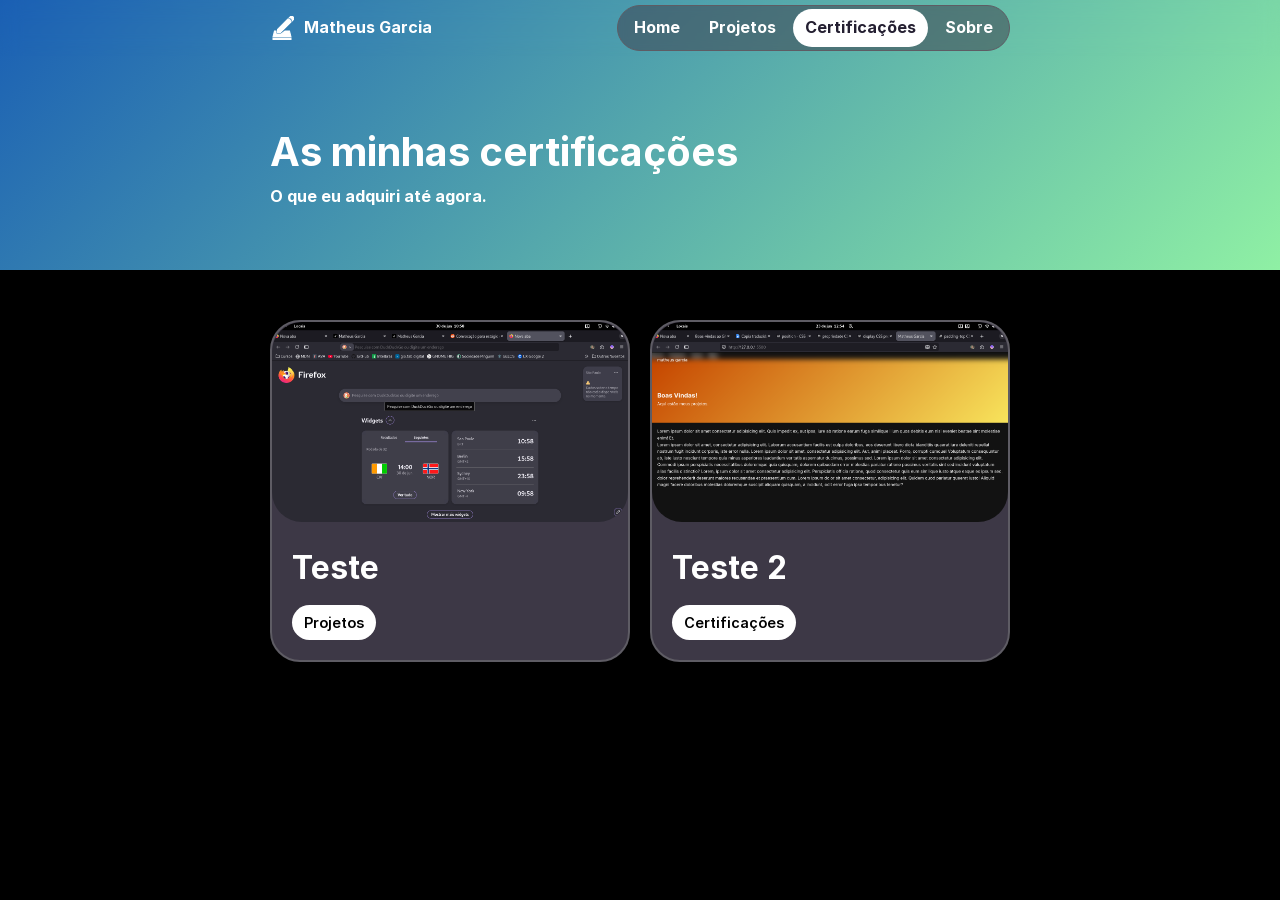
==== certificacoes.html @ 5e89c83a "adequação tons do gradiente em projetos para legibilidade" ====
<!DOCTYPE html>
<html lang="pt-BR">
<head>
    <meta charset="UTF-8">
    <meta name="viewport" content="width=device-width, initial-scale=1.0">
    <title>Matheus Garcia</title>
    <link rel="icon" type="image/png" href="Elementos/logo-square2.png">
    <link rel="stylesheet" href="fontes/web/inter.css">
    <link rel="stylesheet" href="style.css">
</head>
<body>
    <a href="#conteudo-principal" class="pular-conteudo">Pular para o conteúdo</a>

    <header id="main-header">
        <div class="header-top">
            <button class="btn-menu-mobile" aria-label="abrir menu" aria-expanded="false" id="menuBtn">
                <span class="icone-hamburguer"></span>
            </button>

            <span class="logo">
                <a href="index.html" class="logo">
                    <span class="icone-logo"></span>
                        Matheus Garcia
                    </span>
                </a>

        </div>
    </header>

    <nav class="navigation hidden" id="main-nav">
                <a href="index.html">Home</a>
                <a href="projetos.html">Projetos</a>
                <a href="certificacoes.html" class="ativo">Certificações</a>
                <a href="sobre.html">Sobre</a>
    </nav>

    <div class="menu-overlay-mobile" id="menuOverlay">
        
        <div class="overlay-header">
            <h2 class="titulo-menu">Menu</h2>
            <button class="btn-fechar-mobile" arial-label="fechar menu">
                <span class="icone-fechar"></span>
            </button>
        </div>
            
                <nav class="grid-pirulas-mobile">
                    <a href="index.html" class="pirula">
                        <span class="icone-pirula icone-home"></span>Home
                    </a>
                    <a href="projetos.html" class="pirula">
                        <span class="icone-pirula icone-projetos"></span>Projetos
                    </a>
                    <a href="certificacoes.html" class="pirula-ativo">
                        <span class="icone-pirula icone-certificado"></span>Certificações
                    </a>
                    <a href="sobre.html" class="pirula">
                        <span class="icone-pirula icone-sobre"></span>Sobre
                    </a>
                </nav>
            
        </div>

    <div class="janela-gradiente certificacoes">
        <h1>As minhas certificações</h1>
        <h3>O que eu adquiri até agora.</h3>
    </div>

    <div class="conteudo" id="conteudo-principal" tabindex="-1">
        <div class="grade-itens">
            <a href="projetos.html" class="cartao-projeto">
                <img src="Elementos/imagens/teste-carrossel.png" alt="Projeto 1">
                <div class="titulo-secao">
                    <h2>Teste</h2>
                    <span class="secao-pirula">Projetos</span>
                </div>
            </a>

            <a href="projetos.html" class="cartao-projeto">
                <img src="Elementos/imagens/teste2.png" alt="Projeto 2">
                <div class="titulo-secao">
                    <h2>Teste 2</h2>
                    <span class="secao-pirula">Certificações</span>
                </div>
            </a>
        </div>
    </div>
    <script src="script.js"></script>
</body>
</html>
---- fontes/web/inter.css ----
/* Variable fonts usage:
:root { font-family: "Inter", sans-serif; }
@supports (font-variation-settings: normal) {
  :root { font-family: "InterVariable", sans-serif; font-optical-sizing: auto; }
} */
@font-face {
  font-family: InterVariable;
  font-style: normal;
  font-weight: 100 900;
  font-display: swap;
  src: url("InterVariable.woff2") format("woff2");
}
@font-face {
  font-family: InterVariable;
  font-style: italic;
  font-weight: 100 900;
  font-display: swap;
  src: url("InterVariable-Italic.woff2") format("woff2");
}

/* static fonts */
@font-face { font-family: "Inter"; font-style: normal; font-weight: 100; font-display: swap; src: url("Inter-Thin.woff2") format("woff2"); }
@font-face { font-family: "Inter"; font-style: italic; font-weight: 100; font-display: swap; src: url("Inter-ThinItalic.woff2") format("woff2"); }
@font-face { font-family: "Inter"; font-style: normal; font-weight: 200; font-display: swap; src: url("Inter-ExtraLight.woff2") format("woff2"); }
@font-face { font-family: "Inter"; font-style: italic; font-weight: 200; font-display: swap; src: url("Inter-ExtraLightItalic.woff2") format("woff2"); }
@font-face { font-family: "Inter"; font-style: normal; font-weight: 300; font-display: swap; src: url("Inter-Light.woff2") format("woff2"); }
@font-face { font-family: "Inter"; font-style: italic; font-weight: 300; font-display: swap; src: url("Inter-LightItalic.woff2") format("woff2"); }
@font-face { font-family: "Inter"; font-style: normal; font-weight: 400; font-display: swap; src: url("Inter-Regular.woff2") format("woff2"); }
@font-face { font-family: "Inter"; font-style: italic; font-weight: 400; font-display: swap; src: url("Inter-Italic.woff2") format("woff2"); }
@font-face { font-family: "Inter"; font-style: normal; font-weight: 500; font-display: swap; src: url("Inter-Medium.woff2") format("woff2"); }
@font-face { font-family: "Inter"; font-style: italic; font-weight: 500; font-display: swap; src: url("Inter-MediumItalic.woff2") format("woff2"); }
@font-face { font-family: "Inter"; font-style: normal; font-weight: 600; font-display: swap; src: url("Inter-SemiBold.woff2") format("woff2"); }
@font-face { font-family: "Inter"; font-style: italic; font-weight: 600; font-display: swap; src: url("Inter-SemiBoldItalic.woff2") format("woff2"); }
@font-face { font-family: "Inter"; font-style: normal; font-weight: 700; font-display: swap; src: url("Inter-Bold.woff2") format("woff2"); }
@font-face { font-family: "Inter"; font-style: italic; font-weight: 700; font-display: swap; src: url("Inter-BoldItalic.woff2") format("woff2"); }
@font-face { font-family: "Inter"; font-style: normal; font-weight: 800; font-display: swap; src: url("Inter-ExtraBold.woff2") format("woff2"); }
@font-face { font-family: "Inter"; font-style: italic; font-weight: 800; font-display: swap; src: url("Inter-ExtraBoldItalic.woff2") format("woff2"); }
@font-face { font-family: "Inter"; font-style: normal; font-weight: 900; font-display: swap; src: url("Inter-Black.woff2") format("woff2"); }
@font-face { font-family: "Inter"; font-style: italic; font-weight: 900; font-display: swap; src: url("Inter-BlackItalic.woff2") format("woff2"); }
@font-face { font-family: "InterDisplay"; font-style: normal; font-weight: 100; font-display: swap; src: url("InterDisplay-Thin.woff2") format("woff2"); }
@font-face { font-family: "InterDisplay"; font-style: italic; font-weight: 100; font-display: swap; src: url("InterDisplay-ThinItalic.woff2") format("woff2"); }
@font-face { font-family: "InterDisplay"; font-style: normal; font-weight: 200; font-display: swap; src: url("InterDisplay-ExtraLight.woff2") format("woff2"); }
@font-face { font-family: "InterDisplay"; font-style: italic; font-weight: 200; font-display: swap; src: url("InterDisplay-ExtraLightItalic.woff2") format("woff2"); }
@font-face { font-family: "InterDisplay"; font-style: normal; font-weight: 300; font-display: swap; src: url("InterDisplay-Light.woff2") format("woff2"); }
@font-face { font-family: "InterDisplay"; font-style: italic; font-weight: 300; font-display: swap; src: url("InterDisplay-LightItalic.woff2") format("woff2"); }
@font-face { font-family: "InterDisplay"; font-style: normal; font-weight: 400; font-display: swap; src: url("InterDisplay-Regular.woff2") format("woff2"); }
@font-face { font-family: "InterDisplay"; font-style: italic; font-weight: 400; font-display: swap; src: url("InterDisplay-Italic.woff2") format("woff2"); }
@font-face { font-family: "InterDisplay"; font-style: normal; font-weight: 500; font-display: swap; src: url("InterDisplay-Medium.woff2") format("woff2"); }
@font-face { font-family: "InterDisplay"; font-style: italic; font-weight: 500; font-display: swap; src: url("InterDisplay-MediumItalic.woff2") format("woff2"); }
@font-face { font-family: "InterDisplay"; font-style: normal; font-weight: 600; font-display: swap; src: url("InterDisplay-SemiBold.woff2") format("woff2"); }
@font-face { font-family: "InterDisplay"; font-style: italic; font-weight: 600; font-display: swap; src: url("InterDisplay-SemiBoldItalic.woff2") format("woff2"); }
@font-face { font-family: "InterDisplay"; font-style: normal; font-weight: 700; font-display: swap; src: url("InterDisplay-Bold.woff2") format("woff2"); }
@font-face { font-family: "InterDisplay"; font-style: italic; font-weight: 700; font-display: swap; src: url("InterDisplay-BoldItalic.woff2") format("woff2"); }
@font-face { font-family: "InterDisplay"; font-style: normal; font-weight: 800; font-display: swap; src: url("InterDisplay-ExtraBold.woff2") format("woff2"); }
@font-face { font-family: "InterDisplay"; font-style: italic; font-weight: 800; font-display: swap; src: url("InterDisplay-ExtraBoldItalic.woff2") format("woff2"); }
@font-face { font-family: "InterDisplay"; font-style: normal; font-weight: 900; font-display: swap; src: url("InterDisplay-Black.woff2") format("woff2"); }
@font-face { font-family: "InterDisplay"; font-style: italic; font-weight: 900; font-display: swap; src: url("InterDisplay-BlackItalic.woff2") format("woff2"); }

@font-feature-values InterVariable {
    @character-variant {
        cv01: 1; cv02: 2; cv03: 3; cv04: 4; cv05: 5; cv06: 6; cv07: 7; cv08: 8;
        cv09: 9; cv10: 10; cv11: 11; cv12: 12; cv13: 13;
        alt-1:            1; /* Alternate one */
        alt-3:            9; /* Flat-top three */
        open-4:           2; /* Open four */
        open-6:           3; /* Open six */
        open-9:           4; /* Open nine */
        lc-l-with-tail:   5; /* Lower-case L with tail */
        simplified-u:     6; /* Simplified u */
        alt-double-s:     7; /* Alternate German double s */
        uc-i-with-serif:  8; /* Upper-case i with serif */
        uc-g-with-spur:  10; /* Capital G with spur */
        single-story-a:  11; /* Single-story a */
        compact-lc-f:    12; /* Compact f */
        compact-lc-t:    13; /* Compact t */
    }
    @styleset {
        ss01: 1; ss02: 2; ss03: 3; ss04: 4; ss05: 5; ss06: 6; ss07: 7; ss08: 8;
        open-digits: 1;                /* Open digits */
        disambiguation: 2;             /* Disambiguation (with zero) */
        disambiguation-except-zero: 4; /* Disambiguation (no zero) */
        round-quotes-and-commas: 3;    /* Round quotes &amp; commas */
        square-punctuation: 7;         /* Square punctuation */
        square-quotes: 8;              /* Square quotes */
        circled-characters: 5;         /* Circled characters */
        squared-characters: 6;         /* Squared characters */
    }
}
@font-feature-values Inter {
    @character-variant {
        cv01: 1; cv02: 2; cv03: 3; cv04: 4; cv05: 5; cv06: 6; cv07: 7; cv08: 8;
        cv09: 9; cv10: 10; cv11: 11; cv12: 12; cv13: 13;
        alt-1:            1; /* Alternate one */
        alt-3:            9; /* Flat-top three */
        open-4:           2; /* Open four */
        open-6:           3; /* Open six */
        open-9:           4; /* Open nine */
        lc-l-with-tail:   5; /* Lower-case L with tail */
        simplified-u:     6; /* Simplified u */
        alt-double-s:     7; /* Alternate German double s */
        uc-i-with-serif:  8; /* Upper-case i with serif */
        uc-g-with-spur:  10; /* Capital G with spur */
        single-story-a:  11; /* Single-story a */
        compact-lc-f:    12; /* Compact f */
        compact-lc-t:    13; /* Compact t */
    }
    @styleset {
        ss01: 1; ss02: 2; ss03: 3; ss04: 4; ss05: 5; ss06: 6; ss07: 7; ss08: 8;
        open-digits: 1;                /* Open digits */
        disambiguation: 2;             /* Disambiguation (with zero) */
        disambiguation-except-zero: 4; /* Disambiguation (no zero) */
        round-quotes-and-commas: 3;    /* Round quotes &amp; commas */
        square-punctuation: 7;         /* Square punctuation */
        square-quotes: 8;              /* Square quotes */
        circled-characters: 5;         /* Circled characters */
        squared-characters: 6;         /* Squared characters */
    }
}
@font-feature-values InterDisplay {
    @character-variant {
        cv01: 1; cv02: 2; cv03: 3; cv04: 4; cv05: 5; cv06: 6; cv07: 7; cv08: 8;
        cv09: 9; cv10: 10; cv11: 11; cv12: 12; cv13: 13;
        alt-1:            1; /* Alternate one */
        alt-3:            9; /* Flat-top three */
        open-4:           2; /* Open four */
        open-6:           3; /* Open six */
        open-9:           4; /* Open nine */
        lc-l-with-tail:   5; /* Lower-case L with tail */
        simplified-u:     6; /* Simplified u */
        alt-double-s:     7; /* Alternate German double s */
        uc-i-with-serif:  8; /* Upper-case i with serif */
        uc-g-with-spur:  10; /* Capital G with spur */
        single-story-a:  11; /* Single-story a */
        compact-lc-f:    12; /* Compact f */
        compact-lc-t:    13; /* Compact t */
    }
    @styleset {
        ss01: 1; ss02: 2; ss03: 3; ss04: 4; ss05: 5; ss06: 6; ss07: 7; ss08: 8;
        open-digits: 1;                /* Open digits */
        disambiguation: 2;             /* Disambiguation (with zero) */
        disambiguation-except-zero: 4; /* Disambiguation (no zero) */
        round-quotes-and-commas: 3;    /* Round quotes &amp; commas */
        square-punctuation: 7;         /* Square punctuation */
        square-quotes: 8;              /* Square quotes */
        circled-characters: 5;         /* Circled characters */
        squared-characters: 6;         /* Squared characters */
    }
}
---- style.css ----
:root {
    /*paleta de cores*/
    --azul1: #99c1f1;
    --azul2: #62a0ea;
    --azul3: #3584e4;
    --azul4: #1c71d8;
    --azul5: #1a5fb4;
    --verde1: #8ff0a4;
    --verde2: #57e389;
    --verde3: #33d17a;
    --verde4: #2ec27e;
    --verde5: #26a269;
    --amarelo1: #F9F06B;
    --amarelo2: #F8E45C;
    --amarelo3: #F6D32D;
    --amarelo4: #F5C211;
    --amarelo5: #E5A50A;
    --laranja1: #FFBE6F;
    --laranja2: #FFA348;
    --laranja3: #FF7800;
    --laranja4: #E66100;
    --laranja5: #C64600;
    --vermelho1: #F66151;
    --vermelho2: #ED333B;
    --vermelho3: #E01B24;
    --vermelho4: #C01C28;
    --vermelho5: #A51D2D;
    --roxo1: #DC8ADD;
    --roxo2: #C061CB;
    --roxo3: #9141AC;
    --roxo4: #813D9C;
    --roxo5: #613583;
    --marrom1: #CDAB8F;
    --marrom2: #B5835A;
    --marrom3: #986A44;
    --marrom4: #865E3C;
    --marrom5: #63452C;
    --claro1: #FFFFFF;
    --claro2: #F6F5F4;
    --claro3: #DEDDDA;
    --claro4: #C0BFBC;
    --claro5: #9A9996;
    --escuro1: #77767B;
    --escuro2: #5E5C64;
    --escuro3: #3D3846;
    --escuro4: #241F31;
    --escuro5: #000000;
    --sombra-escura: 0px 2px 4px rgba(0, 0, 0, 0.8);
    --sombra-clara: 0px 2px 4px rgba(255, 255, 255, 0.8);
    --cor-hover: color-mix(in srgb, var(--claro1) 20%, transparent);
    
    /*familia de fontes, informado no html*/
    --texto-principal: 'Inter', sans-serif;

    /*tipografia*/
    --tamanho1: 2.5rem; /*títulos*/
    --tamanho2: 1.5rem; /*subtítulos*/
    --tamanho3: 1rem; /*leitura*/
    --tamanho4: 0.875rem; /*legendas ou rodapés*/

    /*espaçamentos*/
    --espaco-p: 8px;
    --espaco-m: 16px;
    --espaco-g: 24px;
    --espaco-gg: 32px;
    --raio-borda: 12px;         /* Deixa os cantos dos botões e cards arredondados e modernos */

    /*variáveis para modo escuro*/
    /*--texto-icone:
    --cor-body:
    --cor-ativo:
    --cor-barra:
    --cor-borda:
    --cor-hover: 
    */

    /*variáveis modo claro*/

}
    /* --- ESTILOS GERAIS --- */
* { margin: 0; padding: 0; box-sizing: border-box; -webkit-tap-highlight-color: transparent; }
body {
    -webkit-text-size-adjust: 100%;
    text-size-adjust: 100%;
    font-family: 'Inter';
    background: var(--escuro5);
    color: var(--claro1);
    line-height: 1.6;
    width: 100%;
    overflow-x: hidden;
}


body.travar-rolagem, html.travar-rolagem {
    overflow:hidden !important;
}

h1{
    font-size: var(--tamanho1);
}

h2{
    font-size: var(--tamanho2);
}
h3{
    font-size: var(--tamanho3);
}

/* --- MOBILE (Padrão) --- */

header {
    background-color: transparent;
    backdrop-filter: blur(10px);
    padding: 30px;
    position: fixed;
    top: 0;
    left: 0;
    right: 0;
    padding: 15px 30px;
    z-index: 10;
}

.header-top {
    display: flex;
    align-items: center;
    justify-content: center;
    gap: 10px;
}

.janela-gradiente.home {
    background: linear-gradient(135deg, var(--vermelho5), var(--roxo1));
    padding: 120px 20px 60px 20px;
}

.janela-gradiente.projetos {
    background: linear-gradient(135deg, var(--laranja5), var(--amarelo3));
    padding: 120px 20px 60px 20px;
}

.janela-gradiente.certificacoes {
    background: linear-gradient(135deg, var(--azul5), var(--verde1));
    padding: 120px 20px 60px 20px;
}

.janela-gradiente.sobre {
    background: linear-gradient(135deg, var(--azul5), var(--roxo1));
    padding: 120px 20px 60px 20px;
}

.janela-gradiente h1, .janela-gradiente h2, .janela-gradiente h3, .janela-gradiente h4, .janela-gradiente p {
    padding: 0;
    margin: 0;
}

/*bloco de conteúdo do body*/
.conteudo {
    padding: 40px 20px;
    word-wrap: break-word;
}

/*grid de ultimos posts do index*/
.conteudo-principal {
    width: 100%;
    max-width: 1200px; /*limitador da área útil*/
    margin: 0 auto;
    padding: 40px 20px;
    box-sizing: border-box;
}

.grade-itens {
    display: grid;
    grid-template-columns: repeat(2, 1fr);
    gap: 20px;
}

.cartao-projeto {
    display: flex;
    flex-direction: column;
    width: 100%;
    text-decoration: none;
    border-radius: 30px;
    overflow: hidden;
    border: 2px solid var(--escuro2);
    background-color: var(--escuro3);
    transition: transform 0.2s ease, border-color 0.2s ease;
    cursor: pointer;
    box-sizing: border-box;
}

.cartao-projeto:hover {
    transform: scale(1.02);
    z-index: 1
}

.cartao-projeto img {
    width: 100%;
    height: 200px;
    border-radius: 30px;
    object-fit: cover;
    display: block;
}

.titulo-secao {
    /* Removemos o posicionamento absoluto antigo para ele virar a base fixa do cartão */
    position: relative; 
    color: var(--claro1);
    width: 100%;
    padding: 20px;
    box-sizing: border-box;
    display: flex;
    flex-direction: column;
    align-items: flex-start; /* Alinha os textos à esquerda */
    gap: 12px; /* Espaço entre o título e a pílula */
    opacity: 1; /* SEMPRE VISÍVEL AGORA */
}

.titulo-secao h2 {
    color: var(--claro1);
    font-size: 2rem;
    margin: 0;
    text-align: left;
}

/* A Pílula reaproveitando o visual da navegação desktop */
.titulo-secao .secao-pirula {
    display: inline-flex;
    align-items: center;
    justify-content: center;
    background-color: var(--claro1); /* Fundo branco puro */
    color: var(--escuro5); /* Texto escuro para alto contraste */
    padding: 6px 12px;
    border-radius: 20px; /* Formato de pílula perfeito */
    font-size: 0.9rem;
    font-weight: 600;
}



@media (max-width: 767px) {
    
    /* Esconde a barra horizontal do desktop no celular */
    .navigation { display: none; }

    .pular-conteudo {
        position: absolute;
        top: -100px;
        left: 50%;
        transform: translate(-50%);
        background: var(--claro2);
        color: var(--escuro5);
        border: 0.1px solid var(--claro4);
        padding: 13px 30px;
        z-index: 99999;
        font-family: var(--texto-principal);
        font-weight: bold;
        text-decoration: none;
        border-radius: 0 0 30px 30px;
        transition: top 0.2s ease;
    }

    .pular-conteudo:focus {
        top: 0;
        outline: none;
    }

    /* Botão Hambúrguer (Abertura) */
    .btn-menu-mobile {
        position: fixed;
        top: 5px;
        left: 5px;
        width: 70px;
        height: 45px;
        border: 0.1px solid var(--escuro2) !important;
        border-radius: 29px;
        background: color-mix(in srgb, var(--escuro3) 50%, transparent);
        backdrop-filter: blur(5px);
        -webkit-backdrop-filter: blur(5px);
        border: none;
        display: flex;
        align-items: center;
        justify-content: center;
        z-index: 1000;
        transition: opacity 0.3s ease, visibility 0.3s ease, transform 0.3s ease;
    }
    .icone-hamburguer {
        width: 24px;
        height: 24px;
        display: inline-block;
        background-color: var(--claro1);
        -webkit-mask: url('Elementos/menu-symbolic.svg') no-repeat center / contain;
        mask: url('Elementos/menu-symbolic.svg') no-repeat center / contain;
    }

    /* Tela Cheia Mobile (Overlay) */
    .menu-overlay-mobile {
        position: fixed;
        top: 0;
        left: 0;
        right: 0;
        height: 100vh;
        background: transparent;
        backdrop-filter: blur(20px);
        z-index: 10000;
        display: flex;
        flex-direction: column;
        padding: 24px;
        opacity: 0;
        visibility: hidden;
        transform: translateY(-10px);
        transition: opacity 0.3s ease, visibility 0.3s ease, transform 0.3s ease;
    }
    .menu-overlay-mobile.aberto {
        opacity: 1;
        visibility: visible;
        transform: translateY(0);
    }

    /* Cabeçalho do Menu (Título + Botão Fechar) */
    .overlay-header {
        display: flex;
        justify-content: center;
        align-items: center;
        min-height: 35vh;
        padding-bottom: 24px;
    }
    .titulo-menu {
        font-family: var(--texto-principal);
        font-size: 2.5rem;
        font-weight: 300;
        color: var(--claro1);
    }
    .btn-fechar-mobile {
        position: fixed;
        top: 5px;
        left: 5px;
        width: 70px;
        height: 45px;
        border: 0.1px solid var(--escuro2) !important;
        border-radius: 29px;
        background: color-mix(in srgb, var(--escuro3) 50%, transparent);
        border: none;
        display: flex;
        align-items: center;
        justify-content: center;
        z-index: 99999;
    }
    .icone-fechar {
        width: 20px;
        height: 20px;
        display: inline-block;
        background-color: var(--claro1);
        -webkit-mask: url('Elementos/close-symbolic.svg') no-repeat center / contain;
        mask: url('Elementos/close-symbolic.svg') no-repeat center / contain;
    }

    /* Ícone base: o quadrado que recebe o SVG */
    .icone-pirula {
        width: 20px;
        height: 20px;
        display: inline-block;
        background-color: var(--claro1); /* Branco nas apagadas */
    }

        /* SE O DISPOSITIVO TIVER MOUSE (Janela encolhida no PC): */
    @media (pointer: fine) {
        .btn-menu-mobile:hover, .btn-fechar-mobile:hover, .grid-pirulas-mobile a:hover {
            background: color-mix(in srgb, var(--escuro1) 50%, transparent);
            cursor: pointer;
            transition: background-color 0.2s ease;
        }
    }

    /* SE O DISPOSITIVO FOR TOQUE (Celular de verdade): */
    @media (pointer: coarse) {
        .btn-menu-mobile:active, .btn-fechar-mobile:active {
        background-color: color-mix(in srgb, var(--escuro1) 50%, transparent);
        }
    }

    /* --- O SEU GRID DE PÍLULAS MENU ESTUDÁVEL --- */

    /* A caixa mãe: só dita o layout de 2 colunas */
    .grid-pirulas-mobile {
        display: grid;
        grid-template-columns: repeat(2, 1fr);
        gap: 16px;
        width: 100%;
        max-width: 320px;
        margin: 0 auto;
        margin-top: 40px;
    }

    /* A pílula: dita o visual de cada botão */
    .grid-pirulas-mobile a {
        height: 66px;
        border-radius: 33px;
        background: color-mix(in srgb, var(--escuro3) 50%, transparent);
        border: 0.1px solid var(--escuro2);
        color: var(--claro1);
        text-decoration: none;
        font-family: var(--texto-principal);
        font-weight: 600;
        font-size: var(--tamanho3);
        display: flex;
        align-items: center;
        justify-content: center;
        gap: 8px;
        transition: background-color 0.2s ease;
    }
    
    /* Ícone na pílula ativa: muda para escuro para dar contraste */
    .grid-pirulas-mobile a.pirula-ativo .icone-pirula {
        background-color: var(--escuro4);
    }
    
    .grid-pirulas-mobile a.ativo {
        background-color: var(--claro1);
        color: var(--escuro4);           
    }

    /* Estado Ativo: Quando a pílula está selecionada */
    .grid-pirulas-mobile a.pirula-ativo {
        background: var(--claro1);
        border: 0.1px solid var(--claro4);        
        color: var(--escuro4);
    }

    /* Ícone base: o quadrado que recebe o SVG */
    .icone-pirula {
        width: 20px;
        height: 20px;
        display: inline-block;
        background-color: var(--claro1); /* Branco nas apagadas */
    }

        /*grid index para mobile*/
    .grade-itens {
        grid-template-columns: 1fr; /*apenas 1 coluna*/
    }



    /* Máscaras dos seus SVGs Locais */
    .icone-home     { -webkit-mask: url('Elementos/home-symbolic.svg') no-repeat center / contain; mask: url('Elementos/home-symbolic.svg') no-repeat center / contain; }
    .icone-projetos { -webkit-mask: url('Elementos/folder-symbolic.svg') no-repeat center / contain; mask: url('Elementos/folder-symbolic.svg') no-repeat center / contain; }
    .icone-sobre    { -webkit-mask: url('Elementos/avatar-symbolic.svg') no-repeat center / contain; mask: url('Elementos/avatar-symbolic.svg') no-repeat center / contain; }
    .icone-certificado { -webkit-mask: url('Elementos/certificate.svg') no-repeat center / contain; mask: url('Elementos/certificate.svg') no-repeat center / contain; }
    .icone-tema     { -webkit-mask: url('Elementos/sun.svg') no-repeat center / contain; mask: url('Elementos/sun.svg') no-repeat center / contain; }
    .icone-libras     { -webkit-mask: url('Elementos/hand.svg') no-repeat center / contain; mask: url('Elementos/hand.svg') no-repeat center / contain; }
}
/* ========================================================
   2. REGRAS EXCLUSIVAS PARA DESKTOP (A partir de 768px)
   ======================================================== */
@media (min-width: 768px) {
    /* Desativa sumariamente o que for mobile */
    .btn-menu-mobile, 
    .menu-overlay-mobile {
        display: none !important;
    }
    

    .pular-conteudo {
        position: absolute;
        top: -100px;
        left: 50%;
        transform: translate(-50%);
        background: var(--claro2);
        color: var(--escuro5);
        border: 0.1px solid var(--claro4);
        padding: 13px 30px;
        z-index: 99999;
        font-family: var(--texto-principal);
        font-weight: bold;
        text-decoration: none;
        border-radius: 0 0 30px 30px;
        transition: top 0.2s ease;
    }

    .pular-conteudo:focus {
        top: 0;
        outline: none;
    }

    .header {
        position: fixed;
        top: 0px;
        left: 0px;
        right: 0;
        width: 100vw;
        padding: 15px 0;
    }

    .header-top {
        max-width: 800px;
        margin: 0 auto;
        padding: 0 30px;
        display: flex;
        justify-content: start;
    }

    /* Sua pílula desktop linda, horizontal e totalmente limpa */
    .navigation {
        display: flex !important;
        flex-direction: row;
        position: fixed;
        top: 5px;
        right: calc(50% - 400px + 30px);
        z-index: 100;
        bottom: auto;
        left: auto;
        background: color-mix(in srgb, var(--escuro3) 50%, transparent);
        box-shadow: none;
        gap: 5px;
        padding: 0 4px;
        border: 0.1px solid var(--escuro2) !important;
        border-radius: 30px;
        backdrop-filter: blur(5px);
        -webkit-backdrop-filter: blur(5px);
        height: 46px;
        align-items: center;
    }

    .navigation a {
        color: var(--claro1);
        text-decoration: none;
        font-weight: bold;
        font-size: var(--tamanho3);
        display: flex;
        align-items: center;
        padding: 6px 12px; 
        border-radius: 20px;
        transition: background-color 0.2s ease, color 0.2s ease;
    }

    .navigation a:hover {
        background: color-mix(in srgb, var(--claro1) 20%, transparent);
    }

    .navigation a.ativo {
        background-color: var(--claro1);
        color: var(--escuro4);           
    }

    .conteudo {
        padding-top: 50px;
        padding-left: 30px;
        padding-right: 30px;
        padding-bottom: 30px;
        max-width: 800px;
        margin: 0 auto;
        text-align: left;
    }

    .janela-gradiente h1, .janela-gradiente h2, .janela-gradiente h3, .janela-gradiente h4, .janela-gradiente p {
        padding: 0 0 0 30px;
        max-width: 800px;
        margin: 0 auto;
        color: var(--claro1) !important;
    }
}

/* --- ÍCONES E LOGO --- */
.logo {
    display: flex;
    align-items: center;
    gap: 10px;
    color: var(--claro1);
    mix-blend-mode: difference !important;
    text-decoration: none;
    font-weight: 700;
}
.icone-logo {
    width: 24px;
    height: 24px;
    flex-shrink: 0;
    display: inline-block;
    -webkit-mask: url('Elementos/editor.svg') no-repeat center / contain;
    mask: url('Elementos/editor.svg') no-repeat center / contain;
    background-color: var(--claro1);
}
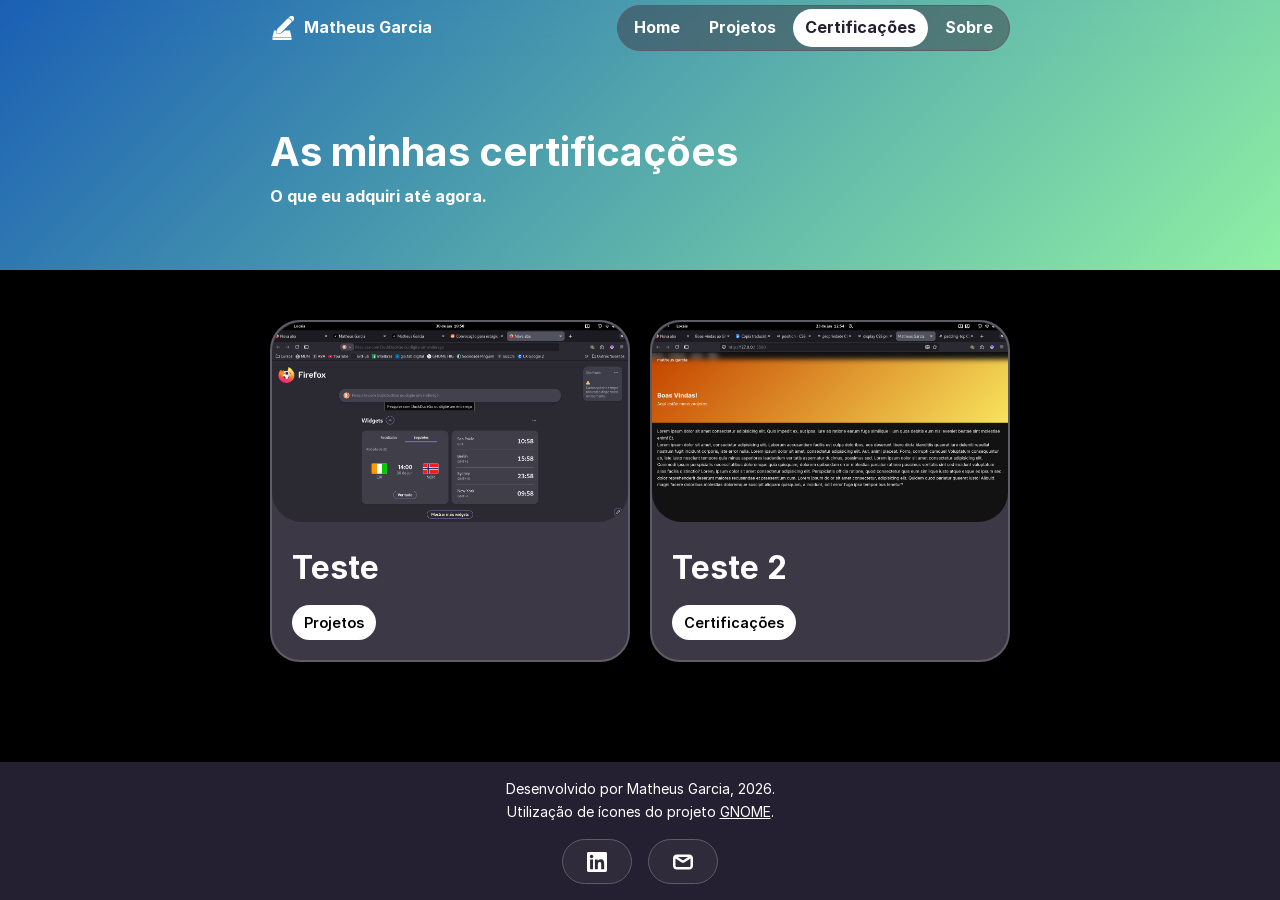
==== commit 564c9d9b: "inclusão de footer e correção de gramática" ====
--- a/certificacoes.html
+++ b/certificacoes.html
@@ -38,7 +38,7 @@
         
         <div class="overlay-header">
             <h2 class="titulo-menu">Menu</h2>
-            <button class="btn-fechar-mobile" arial-label="fechar menu">
+            <button class="btn-fechar-mobile" aria-label="fechar menu">
                 <span class="icone-fechar"></span>
             </button>
         </div>
@@ -84,6 +84,20 @@
             </a>
         </div>
     </div>
+
+    <footer class="rodape">
+        <p>Desenvolvido por Matheus Garcia, 2026.</p>
+        <p><span>Utilização de ícones do projeto <a href="https://www.gnome.org/pt-BR/" target="_blank" rel="noopener noreferrer">GNOME</a>.</span></p>
+
+        <div class="grade-contato">
+            <a href="https://www.linkedin.com/in/matheus-garcia-6a246a255" target="_blank" rel="noopener noreferrer" class="btn-contato">
+                <span class="icone-pirula icone-linkedin"></span>
+            </a>
+            <a href="mailto:projetos.matheusgarcia@gmail.com" class="btn-contato">
+                <span class="icone-pirula icone-email"></span>
+            </a>
+        </div>
+    </footer>
     <script src="script.js"></script>
 </body>
 </html>
--- a/style.css
+++ b/style.css
@@ -79,6 +79,11 @@
 }
     /* --- ESTILOS GERAIS --- */
 * { margin: 0; padding: 0; box-sizing: border-box; -webkit-tap-highlight-color: transparent; }
+
+html {
+    height: 100%;
+}
+
 body {
     -webkit-text-size-adjust: 100%;
     text-size-adjust: 100%;
@@ -88,6 +93,10 @@
     line-height: 1.6;
     width: 100%;
     overflow-x: hidden;
+    min-height: 100%;
+    margin: 0;
+    display: flex;
+    flex-direction: column;
 }
 
 
@@ -156,6 +165,7 @@
 .conteudo {
     padding: 40px 20px;
     word-wrap: break-word;
+    flex: 1; /*expansão do corpo em páginas sem conteudo para footer ficar no fim da pag*/
 }
 
 /*grid de ultimos posts do index*/
@@ -232,6 +242,20 @@
     border-radius: 20px; /* Formato de pílula perfeito */
     font-size: 0.9rem;
     font-weight: 600;
+}
+
+.grade-contato a svg {
+    display: inline-block;
+    width: 20px;
+    height: 20px;
+    flex-shrink: 0;
+}
+
+.botao-completo {
+    display: flex;
+    align-items: center;
+    justify-content: center;
+    gap: 8px;
 }
 
 
@@ -363,7 +387,7 @@
 
         /* SE O DISPOSITIVO TIVER MOUSE (Janela encolhida no PC): */
     @media (pointer: fine) {
-        .btn-menu-mobile:hover, .btn-fechar-mobile:hover, .grid-pirulas-mobile a:hover {
+        .btn-menu-mobile:hover, .btn-fechar-mobile:hover, .grid-pirulas-mobile a:hover, .btn-contato:hover {
             background: color-mix(in srgb, var(--escuro1) 50%, transparent);
             cursor: pointer;
             transition: background-color 0.2s ease;
@@ -438,6 +462,80 @@
         grid-template-columns: 1fr; /*apenas 1 coluna*/
     }
 
+    .imagem-sobre {
+        width:auto;
+        height:auto;
+        display: flex;
+        justify-content: center;
+        align-items: center;
+        margin: 20px 0;
+    }
+
+    .imagem {
+        width: 100%;
+        max-width: 400px;
+        height: auto;
+        border-radius: 30px;
+        border: solid 2px var(--escuro2);
+        display: block;
+        object-fit: cover;
+    }
+    
+
+
+
+    .rodape {
+        width: 100%;
+        background-color: var(--escuro4);
+        text-align: center;
+        padding: var(--espaco-m) 0;
+        margin-top: var(--espaco-gg);
+    }
+
+    .rodape p {
+        color: var(--claro1);
+        font-size: var(--tamanho4);
+        text-align: center;
+        margin: 0;
+    }
+
+    .rodape a, .rodape a:visited {
+        color: var(--claro1);
+        text-decoration: none;
+    }
+
+    .rodape a:hover {
+        text-decoration: underline;
+    }
+
+    .grade-contato {
+        display: flex;
+        justify-content: center;
+        align-items: center;
+        gap: 16px;
+        width: 100%;
+        margin-top: 16px;
+    }
+
+    .btn-contato {
+        display: flex;
+        align-items: center;
+        justify-content: center;
+        top: 5px;
+        left: 5px;
+        width: 70px;
+        height: 45px;
+        border: 0.1px solid var(--escuro2) !important;
+        border-radius: 29px;
+        background: color-mix(in srgb, var(--escuro3) 50%, transparent);
+        backdrop-filter: blur(5px);
+        -webkit-backdrop-filter: blur(5px);
+        border: none;
+        z-index: 1000;
+        transition: opacity 0.3s ease, visibility 0.3s ease, transform 0.3s ease;
+
+    }
+
 
 
     /* Máscaras dos seus SVGs Locais */
@@ -447,6 +545,8 @@
     .icone-certificado { -webkit-mask: url('Elementos/certificate.svg') no-repeat center / contain; mask: url('Elementos/certificate.svg') no-repeat center / contain; }
     .icone-tema     { -webkit-mask: url('Elementos/sun.svg') no-repeat center / contain; mask: url('Elementos/sun.svg') no-repeat center / contain; }
     .icone-libras     { -webkit-mask: url('Elementos/hand.svg') no-repeat center / contain; mask: url('Elementos/hand.svg') no-repeat center / contain; }
+    .icone-linkedin     { -webkit-mask: url('Elementos/linkedin.svg') no-repeat center / contain; mask: url('Elementos/linkedin.svg') no-repeat center / contain; }
+    .icone-email     { -webkit-mask: url('Elementos/mail.svg') no-repeat center / contain; mask: url('Elementos/mail.svg') no-repeat center / contain; }
 }
 /* ========================================================
    2. REGRAS EXCLUSIVAS PARA DESKTOP (A partir de 768px)
@@ -557,6 +657,92 @@
         margin: 0 auto;
         color: var(--claro1) !important;
     }
+
+    .imagem-sobre {
+        width:auto;
+        height:auto;
+        display: flex;
+        justify-content: center;
+        align-items: center;
+        margin: 20px 0;
+    }
+
+    .imagem {
+        width: 100%;
+        max-width: 400px;
+        height: auto;
+        border-radius: 30px;
+        border: solid 2px var(--escuro2);
+        display: block;
+        object-fit: cover;
+    }
+
+    .rodape {
+        width: 100%;
+        background-color: var(--escuro4);
+        text-align: center;
+        padding: var(--espaco-m) 0;
+        margin-top: var(--espaco-gg);
+    }
+
+    .rodape p {
+        display
+        color: var(--claro1);
+        font-size: var(--tamanho4);
+        text-align: center;
+        margin: 0;
+    }
+
+    .rodape a, .rodape a:visited {
+        color: var(--claro1);
+    }
+    
+    .icone-pirula {
+    width: 20px;
+    height: 20px;
+    display: inline-block;
+    background-color: var(--claro1); /* Branco nas apagadas */
+    }
+
+    .grade-contato {
+        display: flex;
+        justify-content: center;
+        align-items: center;
+        gap: 16px;
+        width: 100%;
+        margin-top: 16px;
+    }
+
+    .btn-contato {
+        display: flex;
+        align-items: center;
+        justify-content: center;
+        top: 5px;
+        left: 5px;
+        width: 70px;
+        height: 45px;
+        border: 0.1px solid var(--escuro2) !important;
+        border-radius: 29px;
+        background: color-mix(in srgb, var(--escuro3) 50%, transparent);
+        backdrop-filter: blur(5px);
+        -webkit-backdrop-filter: blur(5px);
+        border: none;
+        z-index: 1000;
+        transition: opacity 0.3s ease, visibility 0.3s ease, transform 0.3s ease;
+
+    }
+    /* SE O DISPOSITIVO TIVER MOUSE (Janela encolhida no PC): */
+    @media (pointer: fine) {
+        .btn-menu-mobile:hover, .btn-fechar-mobile:hover, .grid-pirulas-mobile a:hover, .btn-contato:hover {
+            background: color-mix(in srgb, var(--escuro1) 50%, transparent);
+            cursor: pointer;
+            transition: background-color 0.2s ease;
+        }
+    }
+
+    /*icones botão footer*/
+    .icone-linkedin     { -webkit-mask: url('Elementos/linkedin.svg') no-repeat center / contain; mask: url('Elementos/linkedin.svg') no-repeat center / contain; }
+    .icone-email     { -webkit-mask: url('Elementos/mail.svg') no-repeat center / contain; mask: url('Elementos/mail.svg') no-repeat center / contain; }
 }
 
 /* --- ÍCONES E LOGO --- */
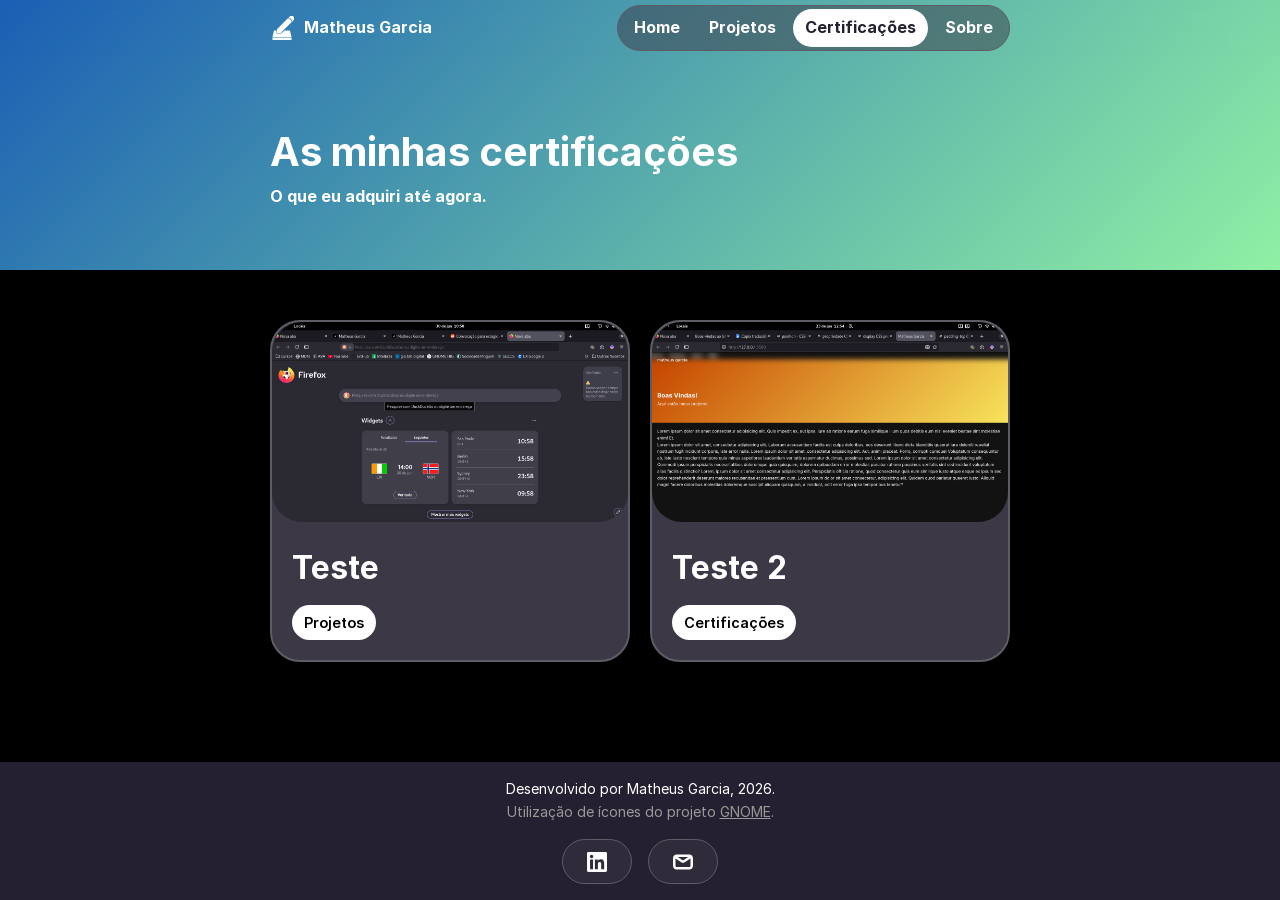
==== commit 43d9a8e6: "alteração titulos de paginas" ====
--- a/certificacoes.html
+++ b/certificacoes.html
@@ -3,7 +3,7 @@
 <head>
     <meta charset="UTF-8">
     <meta name="viewport" content="width=device-width, initial-scale=1.0">
-    <title>Matheus Garcia</title>
+    <title>Certificações - Matheus Garcia</title>
     <link rel="icon" type="image/png" href="Elementos/logo-square2.png">
     <link rel="stylesheet" href="fontes/web/inter.css">
     <link rel="stylesheet" href="style.css">
@@ -44,16 +44,16 @@
         </div>
             
                 <nav class="grid-pirulas-mobile">
-                    <a href="index.html" class="pirula">
+                    <a href="index.html">
                         <span class="icone-pirula icone-home"></span>Home
                     </a>
-                    <a href="projetos.html" class="pirula">
+                    <a href="projetos.html">
                         <span class="icone-pirula icone-projetos"></span>Projetos
                     </a>
                     <a href="certificacoes.html" class="pirula-ativo">
                         <span class="icone-pirula icone-certificado"></span>Certificações
                     </a>
-                    <a href="sobre.html" class="pirula">
+                    <a href="sobre.html">
                         <span class="icone-pirula icone-sobre"></span>Sobre
                     </a>
                 </nav>
@@ -67,7 +67,7 @@
 
     <div class="conteudo" id="conteudo-principal" tabindex="-1">
         <div class="grade-itens">
-            <a href="projetos.html" class="cartao-projeto">
+            <a href="#" class="cartao-projeto">
                 <img src="Elementos/imagens/teste-carrossel.png" alt="Projeto 1">
                 <div class="titulo-secao">
                     <h2>Teste</h2>
@@ -75,7 +75,7 @@
                 </div>
             </a>
 
-            <a href="projetos.html" class="cartao-projeto">
+            <a href="#" class="cartao-projeto">
                 <img src="Elementos/imagens/teste2.png" alt="Projeto 2">
                 <div class="titulo-secao">
                     <h2>Teste 2</h2>
--- a/style.css
+++ b/style.css
@@ -63,21 +63,10 @@
     --espaco-m: 16px;
     --espaco-g: 24px;
     --espaco-gg: 32px;
-    --raio-borda: 12px;         /* Deixa os cantos dos botões e cards arredondados e modernos */
-
-    /*variáveis para modo escuro*/
-    /*--texto-icone:
-    --cor-body:
-    --cor-ativo:
-    --cor-barra:
-    --cor-borda:
-    --cor-hover: 
-    */
-
-    /*variáveis modo claro*/
-
-}
-    /* --- ESTILOS GERAIS --- */
+    --raio-borda: 12px;
+
+}
+/* --- ESTILOS GERAIS --- */
 * { margin: 0; padding: 0; box-sizing: border-box; -webkit-tap-highlight-color: transparent; }
 
 html {
@@ -211,7 +200,6 @@
 }
 
 .titulo-secao {
-    /* Removemos o posicionamento absoluto antigo para ele virar a base fixa do cartão */
     position: relative; 
     color: var(--claro1);
     width: 100%;
@@ -258,34 +246,163 @@
     gap: 8px;
 }
 
-
+.rodape {
+    width: 100%;
+    background-color: var(--escuro4);
+    text-align: center;
+    padding: var(--espaco-m) 0;
+    margin-top: var(--espaco-gg);
+}
+
+.rodape p {
+    color: var(--claro1);
+    font-size: var(--tamanho4);
+    text-align: center;
+    margin: 0;
+}
+
+.rodape span {
+    color: var(--claro5);
+    font-size: var(--tamanho4);
+    text-align: center;
+    margin: 0;
+}
+
+.rodape a, .rodape a:visited {
+    color: var(--claro5);
+}
+
+.rodape a:hover {
+    color: var(--claro1);
+    transition: color 0.2s ease;
+    text-decoration: underline;
+}
+
+/* Ícone base: o quadrado que recebe o SVG */
+.icone-pirula {
+    width: 20px;
+    height: 20px;
+    display: inline-block;
+    background-color: var(--claro1); /* Branco nas apagadas */
+}
+
+.grade-contato {
+    display: flex;
+    justify-content: center;
+    align-items: center;
+    gap: 16px;
+    width: 100%;
+    margin-top: 16px;
+}
+
+.btn-contato {
+    display: flex;
+    align-items: center;
+    justify-content: center;
+    top: 5px;
+    left: 5px;
+    width: 70px;
+    height: 45px;
+    border: 0.1px solid var(--escuro2) !important;
+    border-radius: 29px;
+    background: color-mix(in srgb, var(--escuro3) 50%, transparent);
+    backdrop-filter: blur(5px);
+    -webkit-backdrop-filter: blur(5px);
+    border: none;
+    z-index: 1000;
+    transition: opacity 0.3s ease, visibility 0.3s ease, transform 0.3s ease;
+}
+
+.pular-conteudo {
+    position: absolute;
+    top: -100px;
+    left: 50%;
+    transform: translate(-50%);
+    background: var(--claro2);
+    color: var(--escuro5);
+    border: 0.1px solid var(--claro4);
+    padding: 13px 30px;
+    z-index: 99999;
+    font-family: var(--texto-principal);
+    font-weight: bold;
+    text-decoration: none;
+    border-radius: 0 0 30px 30px;
+    transition: top 0.2s ease;
+}
+
+.pular-conteudo:focus {
+    top: 0;
+    outline: none;
+}
+
+.imagem-sobre {
+    width:auto;
+    height:auto;
+    display: flex;
+    justify-content: center;
+    align-items: center;
+    margin: 20px 0;
+}
+
+.imagem {
+    width: 100%;
+    max-width: 400px;
+    height: auto;
+    border-radius: 30px;
+    border: solid 2px var(--escuro2);
+    display: block;
+    object-fit: cover;
+}
+
+
+/*icones botão footer*/
+.icone-linkedin     { -webkit-mask: url('Elementos/icones/linkedin.svg') no-repeat center / contain; mask: url('Elementos/icones/linkedin.svg') no-repeat center / contain; }
+.icone-email     { -webkit-mask: url('Elementos/icones/mail.svg') no-repeat center / contain; mask: url('Elementos/icones/mail.svg') no-repeat center / contain; }
+
+/* SE O DISPOSITIVO TIVER MOUSE (Janela encolhida no PC): */
+@media (pointer: fine) {
+    .btn-menu-mobile:hover, .btn-fechar-mobile:hover, .grid-pirulas-mobile a:hover, .btn-contato:hover {
+        background: color-mix(in srgb, var(--escuro1) 50%, transparent);
+        cursor: pointer;
+        transition: background-color 0.2s ease;
+    }
+}
+
+/* SE O DISPOSITIVO FOR TOQUE TOUCHSCREEN: */
+@media (pointer: coarse) {
+    .btn-menu-mobile:active, .btn-fechar-mobile:active, .btn-contato:active, .grid-pirulas-mobile a:active {
+    background-color: color-mix(in srgb, var(--escuro1) 50%, transparent);
+    transition: background-color 0.2s ease;
+    }
+}
+
+/* --- ÍCONES E LOGO (NOME DO SITE) --- */
+.logo {
+    display: flex;
+    align-items: center;
+    gap: 10px;
+    color: var(--claro1);
+    mix-blend-mode: difference !important;
+    text-decoration: none;
+    font-weight: 700;
+}
+.icone-logo {
+    width: 24px;
+    height: 24px;
+    flex-shrink: 0;
+    display: inline-block;
+    -webkit-mask: url('Elementos/icones/editor.svg') no-repeat center / contain;
+    mask: url('Elementos/icones/editor.svg') no-repeat center / contain;
+    background-color: var(--claro1);
+}
+
+
+/*REGRAS MOBILE*/
 
 @media (max-width: 767px) {
     
     /* Esconde a barra horizontal do desktop no celular */
     .navigation { display: none; }
-
-    .pular-conteudo {
-        position: absolute;
-        top: -100px;
-        left: 50%;
-        transform: translate(-50%);
-        background: var(--claro2);
-        color: var(--escuro5);
-        border: 0.1px solid var(--claro4);
-        padding: 13px 30px;
-        z-index: 99999;
-        font-family: var(--texto-principal);
-        font-weight: bold;
-        text-decoration: none;
-        border-radius: 0 0 30px 30px;
-        transition: top 0.2s ease;
-    }
-
-    .pular-conteudo:focus {
-        top: 0;
-        outline: none;
-    }
 
     /* Botão Hambúrguer (Abertura) */
     .btn-menu-mobile {
@@ -311,8 +428,8 @@
         height: 24px;
         display: inline-block;
         background-color: var(--claro1);
-        -webkit-mask: url('Elementos/menu-symbolic.svg') no-repeat center / contain;
-        mask: url('Elementos/menu-symbolic.svg') no-repeat center / contain;
+        -webkit-mask: url('Elementos/icones/menu-symbolic.svg') no-repeat center / contain;
+        mask: url('Elementos/icones/menu-symbolic.svg') no-repeat center / contain;
     }
 
     /* Tela Cheia Mobile (Overlay) */
@@ -373,8 +490,8 @@
         height: 20px;
         display: inline-block;
         background-color: var(--claro1);
-        -webkit-mask: url('Elementos/close-symbolic.svg') no-repeat center / contain;
-        mask: url('Elementos/close-symbolic.svg') no-repeat center / contain;
+        -webkit-mask: url('Elementos/icones/close-symbolic.svg') no-repeat center / contain;
+        mask: url('Elementos/icones/close-symbolic.svg') no-repeat center / contain;
     }
 
     /* Ícone base: o quadrado que recebe o SVG */
@@ -385,23 +502,7 @@
         background-color: var(--claro1); /* Branco nas apagadas */
     }
 
-        /* SE O DISPOSITIVO TIVER MOUSE (Janela encolhida no PC): */
-    @media (pointer: fine) {
-        .btn-menu-mobile:hover, .btn-fechar-mobile:hover, .grid-pirulas-mobile a:hover, .btn-contato:hover {
-            background: color-mix(in srgb, var(--escuro1) 50%, transparent);
-            cursor: pointer;
-            transition: background-color 0.2s ease;
-        }
-    }
-
-    /* SE O DISPOSITIVO FOR TOQUE (Celular de verdade): */
-    @media (pointer: coarse) {
-        .btn-menu-mobile:active, .btn-fechar-mobile:active {
-        background-color: color-mix(in srgb, var(--escuro1) 50%, transparent);
-        }
-    }
-
-    /* --- O SEU GRID DE PÍLULAS MENU ESTUDÁVEL --- */
+    /* --- GRID DE PÍRULAS --- */
 
     /* A caixa mãe: só dita o layout de 2 colunas */
     .grid-pirulas-mobile {
@@ -449,104 +550,19 @@
         color: var(--escuro4);
     }
 
-    /* Ícone base: o quadrado que recebe o SVG */
-    .icone-pirula {
-        width: 20px;
-        height: 20px;
-        display: inline-block;
-        background-color: var(--claro1); /* Branco nas apagadas */
-    }
-
-        /*grid index para mobile*/
+    /*grid index para mobile*/
     .grade-itens {
         grid-template-columns: 1fr; /*apenas 1 coluna*/
     }
 
-    .imagem-sobre {
-        width:auto;
-        height:auto;
-        display: flex;
-        justify-content: center;
-        align-items: center;
-        margin: 20px 0;
-    }
-
-    .imagem {
-        width: 100%;
-        max-width: 400px;
-        height: auto;
-        border-radius: 30px;
-        border: solid 2px var(--escuro2);
-        display: block;
-        object-fit: cover;
-    }
-    
-
-
-
-    .rodape {
-        width: 100%;
-        background-color: var(--escuro4);
-        text-align: center;
-        padding: var(--espaco-m) 0;
-        margin-top: var(--espaco-gg);
-    }
-
-    .rodape p {
-        color: var(--claro1);
-        font-size: var(--tamanho4);
-        text-align: center;
-        margin: 0;
-    }
-
-    .rodape a, .rodape a:visited {
-        color: var(--claro1);
-        text-decoration: none;
-    }
-
-    .rodape a:hover {
-        text-decoration: underline;
-    }
-
-    .grade-contato {
-        display: flex;
-        justify-content: center;
-        align-items: center;
-        gap: 16px;
-        width: 100%;
-        margin-top: 16px;
-    }
-
-    .btn-contato {
-        display: flex;
-        align-items: center;
-        justify-content: center;
-        top: 5px;
-        left: 5px;
-        width: 70px;
-        height: 45px;
-        border: 0.1px solid var(--escuro2) !important;
-        border-radius: 29px;
-        background: color-mix(in srgb, var(--escuro3) 50%, transparent);
-        backdrop-filter: blur(5px);
-        -webkit-backdrop-filter: blur(5px);
-        border: none;
-        z-index: 1000;
-        transition: opacity 0.3s ease, visibility 0.3s ease, transform 0.3s ease;
-
-    }
-
-
-
-    /* Máscaras dos seus SVGs Locais */
-    .icone-home     { -webkit-mask: url('Elementos/home-symbolic.svg') no-repeat center / contain; mask: url('Elementos/home-symbolic.svg') no-repeat center / contain; }
-    .icone-projetos { -webkit-mask: url('Elementos/folder-symbolic.svg') no-repeat center / contain; mask: url('Elementos/folder-symbolic.svg') no-repeat center / contain; }
-    .icone-sobre    { -webkit-mask: url('Elementos/avatar-symbolic.svg') no-repeat center / contain; mask: url('Elementos/avatar-symbolic.svg') no-repeat center / contain; }
-    .icone-certificado { -webkit-mask: url('Elementos/certificate.svg') no-repeat center / contain; mask: url('Elementos/certificate.svg') no-repeat center / contain; }
-    .icone-tema     { -webkit-mask: url('Elementos/sun.svg') no-repeat center / contain; mask: url('Elementos/sun.svg') no-repeat center / contain; }
-    .icone-libras     { -webkit-mask: url('Elementos/hand.svg') no-repeat center / contain; mask: url('Elementos/hand.svg') no-repeat center / contain; }
-    .icone-linkedin     { -webkit-mask: url('Elementos/linkedin.svg') no-repeat center / contain; mask: url('Elementos/linkedin.svg') no-repeat center / contain; }
-    .icone-email     { -webkit-mask: url('Elementos/mail.svg') no-repeat center / contain; mask: url('Elementos/mail.svg') no-repeat center / contain; }
+
+    /* Máscaras dos SVGs Locais */
+    .icone-home     { -webkit-mask: url('Elementos/icones/home-symbolic.svg') no-repeat center / contain; mask: url('Elementos/icones/home-symbolic.svg') no-repeat center / contain; }
+    .icone-projetos { -webkit-mask: url('Elementos/icones/folder-symbolic.svg') no-repeat center / contain; mask: url('Elementos/icones/folder-symbolic.svg') no-repeat center / contain; }
+    .icone-sobre    { -webkit-mask: url('Elementos/icones/avatar-symbolic.svg') no-repeat center / contain; mask: url('Elementos/icones/avatar-symbolic.svg') no-repeat center / contain; }
+    .icone-certificado { -webkit-mask: url('Elementos/icones/certificate.svg') no-repeat center / contain; mask: url('Elementos/icones/certificate.svg') no-repeat center / contain; }
+    .icone-tema     { -webkit-mask: url('Elementos/icones/sun.svg') no-repeat center / contain; mask: url('Elementos/icones/sun.svg') no-repeat center / contain; }
+    .icone-libras     { -webkit-mask: url('Elementos/icones/hand.svg') no-repeat center / contain; mask: url('Elementos/icones/hand.svg') no-repeat center / contain; }
 }
 /* ========================================================
    2. REGRAS EXCLUSIVAS PARA DESKTOP (A partir de 768px)
@@ -557,29 +573,6 @@
     .menu-overlay-mobile {
         display: none !important;
     }
-    
-
-    .pular-conteudo {
-        position: absolute;
-        top: -100px;
-        left: 50%;
-        transform: translate(-50%);
-        background: var(--claro2);
-        color: var(--escuro5);
-        border: 0.1px solid var(--claro4);
-        padding: 13px 30px;
-        z-index: 99999;
-        font-family: var(--texto-principal);
-        font-weight: bold;
-        text-decoration: none;
-        border-radius: 0 0 30px 30px;
-        transition: top 0.2s ease;
-    }
-
-    .pular-conteudo:focus {
-        top: 0;
-        outline: none;
-    }
 
     .header {
         position: fixed;
@@ -598,7 +591,7 @@
         justify-content: start;
     }
 
-    /* Sua pílula desktop linda, horizontal e totalmente limpa */
+    /* PÍRULA DE NAVEGAÇÃO DO DESKTOP */
     .navigation {
         display: flex !important;
         flex-direction: row;
@@ -676,91 +669,4 @@
         display: block;
         object-fit: cover;
     }
-
-    .rodape {
-        width: 100%;
-        background-color: var(--escuro4);
-        text-align: center;
-        padding: var(--espaco-m) 0;
-        margin-top: var(--espaco-gg);
-    }
-
-    .rodape p {
-        display
-        color: var(--claro1);
-        font-size: var(--tamanho4);
-        text-align: center;
-        margin: 0;
-    }
-
-    .rodape a, .rodape a:visited {
-        color: var(--claro1);
-    }
-    
-    .icone-pirula {
-    width: 20px;
-    height: 20px;
-    display: inline-block;
-    background-color: var(--claro1); /* Branco nas apagadas */
-    }
-
-    .grade-contato {
-        display: flex;
-        justify-content: center;
-        align-items: center;
-        gap: 16px;
-        width: 100%;
-        margin-top: 16px;
-    }
-
-    .btn-contato {
-        display: flex;
-        align-items: center;
-        justify-content: center;
-        top: 5px;
-        left: 5px;
-        width: 70px;
-        height: 45px;
-        border: 0.1px solid var(--escuro2) !important;
-        border-radius: 29px;
-        background: color-mix(in srgb, var(--escuro3) 50%, transparent);
-        backdrop-filter: blur(5px);
-        -webkit-backdrop-filter: blur(5px);
-        border: none;
-        z-index: 1000;
-        transition: opacity 0.3s ease, visibility 0.3s ease, transform 0.3s ease;
-
-    }
-    /* SE O DISPOSITIVO TIVER MOUSE (Janela encolhida no PC): */
-    @media (pointer: fine) {
-        .btn-menu-mobile:hover, .btn-fechar-mobile:hover, .grid-pirulas-mobile a:hover, .btn-contato:hover {
-            background: color-mix(in srgb, var(--escuro1) 50%, transparent);
-            cursor: pointer;
-            transition: background-color 0.2s ease;
-        }
-    }
-
-    /*icones botão footer*/
-    .icone-linkedin     { -webkit-mask: url('Elementos/linkedin.svg') no-repeat center / contain; mask: url('Elementos/linkedin.svg') no-repeat center / contain; }
-    .icone-email     { -webkit-mask: url('Elementos/mail.svg') no-repeat center / contain; mask: url('Elementos/mail.svg') no-repeat center / contain; }
-}
-
-/* --- ÍCONES E LOGO --- */
-.logo {
-    display: flex;
-    align-items: center;
-    gap: 10px;
-    color: var(--claro1);
-    mix-blend-mode: difference !important;
-    text-decoration: none;
-    font-weight: 700;
-}
-.icone-logo {
-    width: 24px;
-    height: 24px;
-    flex-shrink: 0;
-    display: inline-block;
-    -webkit-mask: url('Elementos/editor.svg') no-repeat center / contain;
-    mask: url('Elementos/editor.svg') no-repeat center / contain;
-    background-color: var(--claro1);
-}
+}
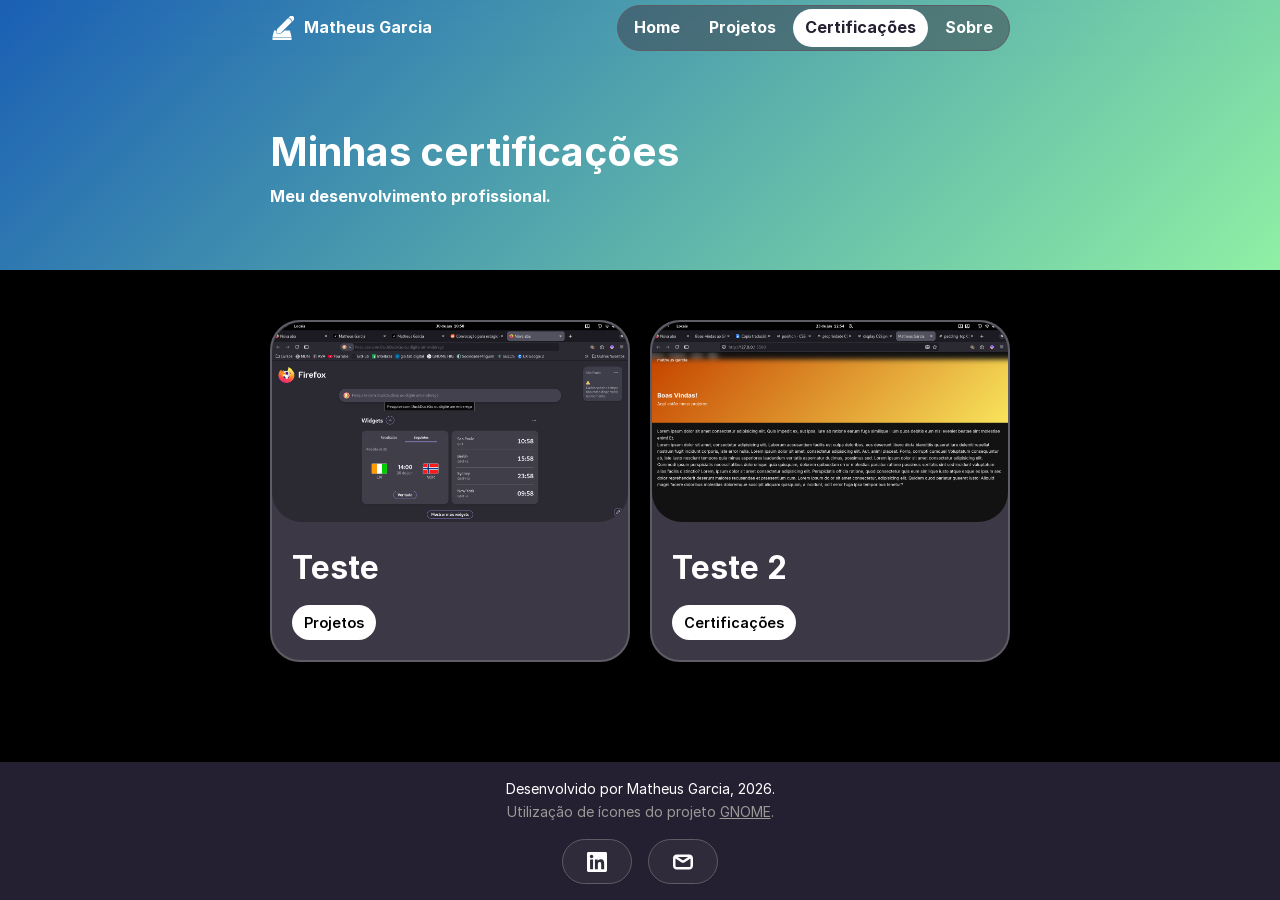
==== commit 77a3b39d: "letreiro janela gradinete certicicacoes" ====
--- a/certificacoes.html
+++ b/certificacoes.html
@@ -61,8 +61,8 @@
         </div>
 
     <div class="janela-gradiente certificacoes">
-        <h1>As minhas certificações</h1>
-        <h3>O que eu adquiri até agora.</h3>
+        <h1>Minhas certificações</h1>
+        <h3>Meu desenvolvimento profissional.</h3>
     </div>
 
     <div class="conteudo" id="conteudo-principal" tabindex="-1">
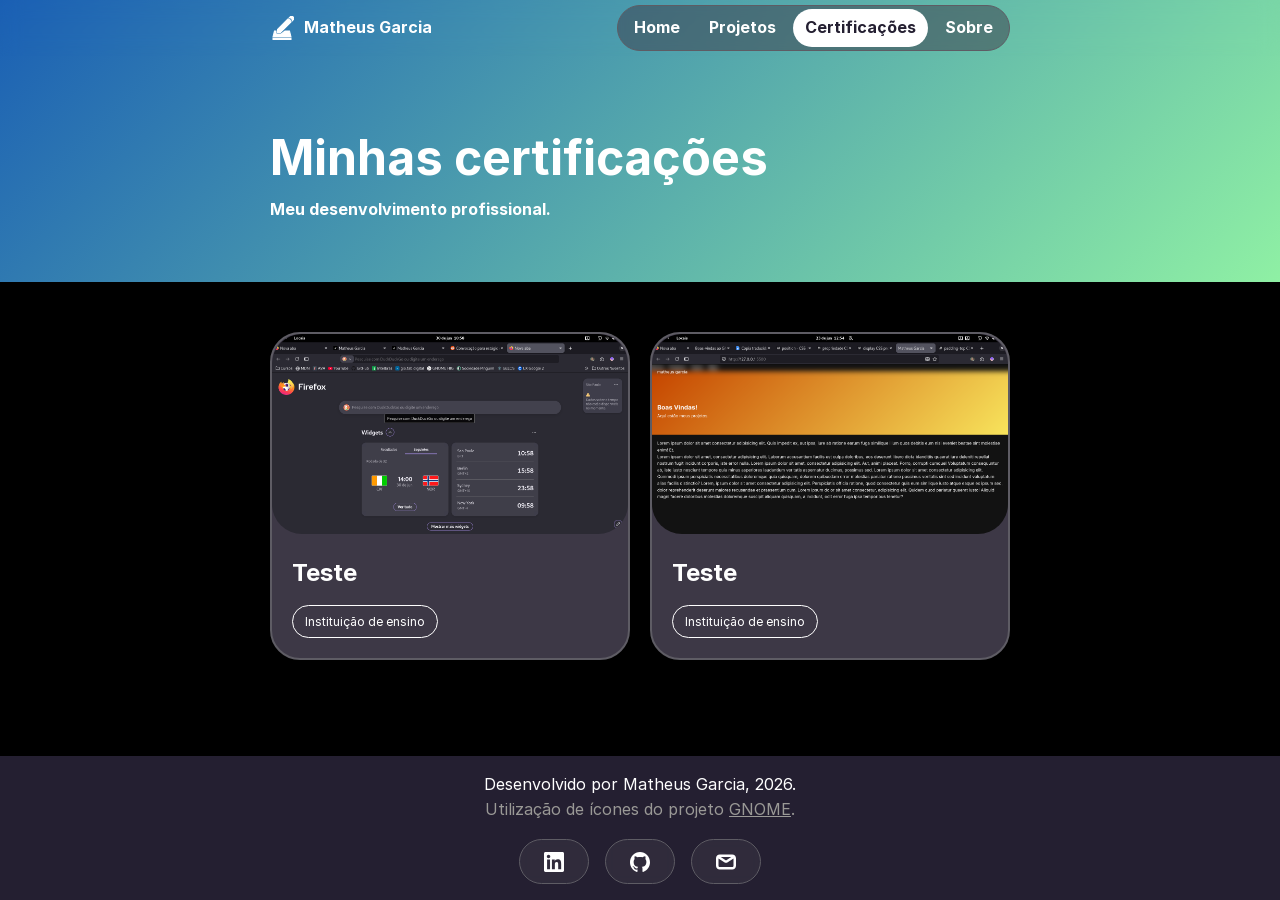
==== commit 692ff792: "adição botão github, adequação de tamanhos de fontes e ajustes em cartões de projetos e certificaçõe" ====
--- a/certificacoes.html
+++ b/certificacoes.html
@@ -4,7 +4,7 @@
     <meta charset="UTF-8">
     <meta name="viewport" content="width=device-width, initial-scale=1.0">
     <title>Certificações - Matheus Garcia</title>
-    <link rel="icon" type="image/png" href="Elementos/logo-square2.png">
+    <link rel="icon" type="image/png" href="Elementos/icones/logo-square2.png">
     <link rel="stylesheet" href="fontes/web/inter.css">
     <link rel="stylesheet" href="style.css">
 </head>
@@ -62,7 +62,7 @@
 
     <div class="janela-gradiente certificacoes">
         <h1>Minhas certificações</h1>
-        <h3>Meu desenvolvimento profissional.</h3>
+        <h4>Meu desenvolvimento profissional.</h4>
     </div>
 
     <div class="conteudo" id="conteudo-principal" tabindex="-1">
@@ -70,16 +70,16 @@
             <a href="#" class="cartao-projeto">
                 <img src="Elementos/imagens/teste-carrossel.png" alt="Projeto 1">
                 <div class="titulo-secao">
-                    <h2>Teste</h2>
-                    <span class="secao-pirula">Projetos</span>
+                    <h3>Teste</h3>
+                    <span class="secao-pirula-border">Instituição de ensino</span>
                 </div>
             </a>
 
             <a href="#" class="cartao-projeto">
                 <img src="Elementos/imagens/teste2.png" alt="Projeto 2">
                 <div class="titulo-secao">
-                    <h2>Teste 2</h2>
-                    <span class="secao-pirula">Certificações</span>
+                    <h3>Teste</h3>
+                    <span class="secao-pirula-border">Instituição de ensino</span>
                 </div>
             </a>
         </div>
@@ -93,6 +93,9 @@
             <a href="https://www.linkedin.com/in/matheus-garcia-6a246a255" target="_blank" rel="noopener noreferrer" class="btn-contato">
                 <span class="icone-pirula icone-linkedin"></span>
             </a>
+            <a href="https://github.com/mathjg" target="_blank" rel="noopener noreferrer" class="btn-contato">
+                <span class="icone-pirula icone-github"></span>
+            </a>
             <a href="mailto:projetos.matheusgarcia@gmail.com" class="btn-contato">
                 <span class="icone-pirula icone-email"></span>
             </a>
--- a/style.css
+++ b/style.css
@@ -53,10 +53,11 @@
     --texto-principal: 'Inter', sans-serif;
 
     /*tipografia*/
-    --tamanho1: 2.5rem; /*títulos*/
-    --tamanho2: 1.5rem; /*subtítulos*/
-    --tamanho3: 1rem; /*leitura*/
-    --tamanho4: 0.875rem; /*legendas ou rodapés*/
+    --tamanho1: 3rem; /*títulos*/
+    --tamanho2: 2rem; /*subtítulos*/
+    --tamanho3: 1.5rem; /*leitura*/
+    --tamanho4: 1rem; /*legendas ou rodapés*/
+    --tamanho5: 0.75rem; /*pirulas dos cartões de projeto*/
 
     /*espaçamentos*/
     --espaco-p: 8px;
@@ -103,8 +104,6 @@
 h3{
     font-size: var(--tamanho3);
 }
-
-/* --- MOBILE (Padrão) --- */
 
 header {
     background-color: transparent;
@@ -145,11 +144,6 @@
     padding: 120px 20px 60px 20px;
 }
 
-.janela-gradiente h1, .janela-gradiente h2, .janela-gradiente h3, .janela-gradiente h4, .janela-gradiente p {
-    padding: 0;
-    margin: 0;
-}
-
 /*bloco de conteúdo do body*/
 .conteudo {
     padding: 40px 20px;
@@ -228,8 +222,21 @@
     color: var(--escuro5); /* Texto escuro para alto contraste */
     padding: 6px 12px;
     border-radius: 20px; /* Formato de pílula perfeito */
-    font-size: 0.9rem;
+    font-size: var(--tamanho5);
     font-weight: 600;
+}
+
+.titulo-secao .secao-pirula-border {
+    display: inline-flex;
+    align-items: center;
+    justify-content: center;
+    background-color: transparent;
+    border: 1px solid var(--claro1); /* Borda branca */
+    color: var(--claro1); /* Texto escuro para alto contraste */
+    padding: 6px 12px;
+    border-radius: 20px; /* Formato de pílula perfeito */
+    font-size: var(--tamanho5);
+    font-weight: 400;
 }
 
 .grade-contato a svg {
@@ -358,6 +365,7 @@
 /*icones botão footer*/
 .icone-linkedin     { -webkit-mask: url('Elementos/icones/linkedin.svg') no-repeat center / contain; mask: url('Elementos/icones/linkedin.svg') no-repeat center / contain; }
 .icone-email     { -webkit-mask: url('Elementos/icones/mail.svg') no-repeat center / contain; mask: url('Elementos/icones/mail.svg') no-repeat center / contain; }
+.icone-github     { -webkit-mask: url('Elementos/icones/github.svg') no-repeat center / contain; mask: url('Elementos/icones/github.svg') no-repeat center / contain; }
 
 /* SE O DISPOSITIVO TIVER MOUSE (Janela encolhida no PC): */
 @media (pointer: fine) {
@@ -617,7 +625,7 @@
         color: var(--claro1);
         text-decoration: none;
         font-weight: bold;
-        font-size: var(--tamanho3);
+        font-size: var(--tamanho4);
         display: flex;
         align-items: center;
         padding: 6px 12px; 
